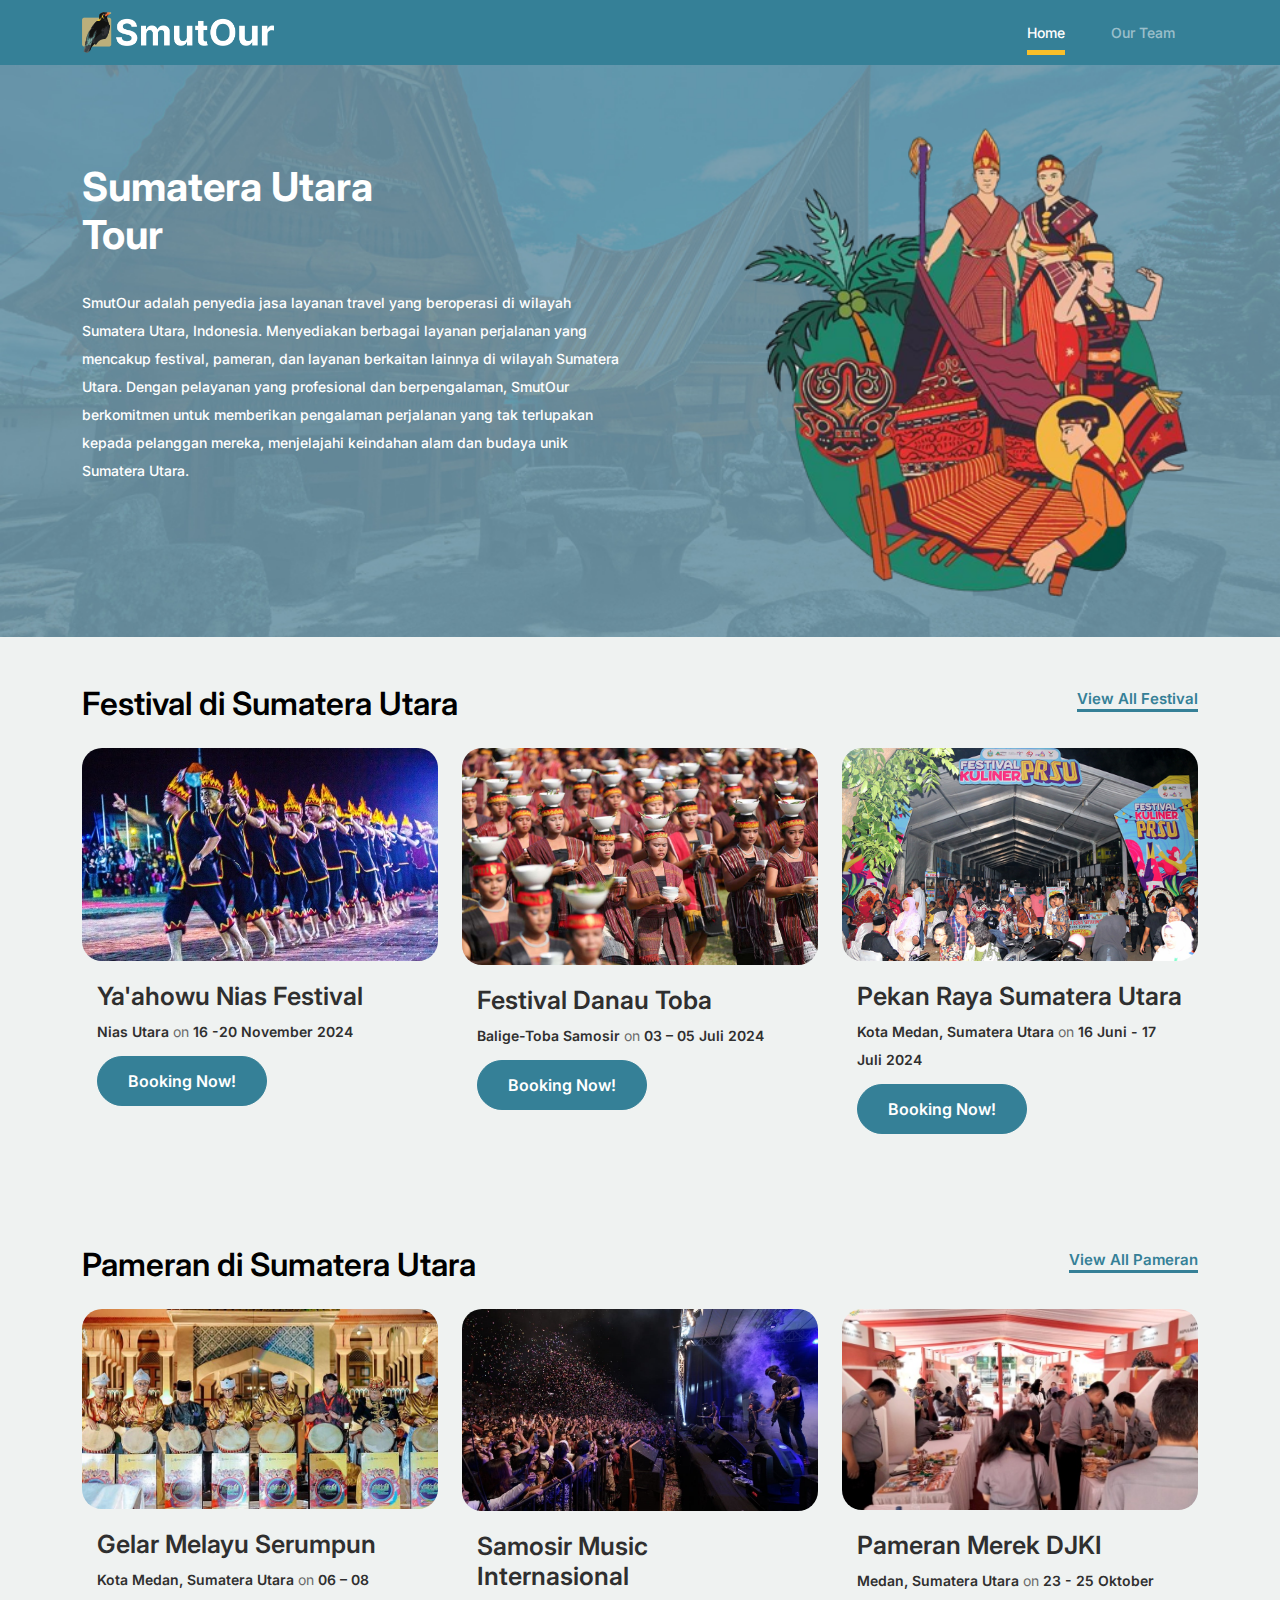
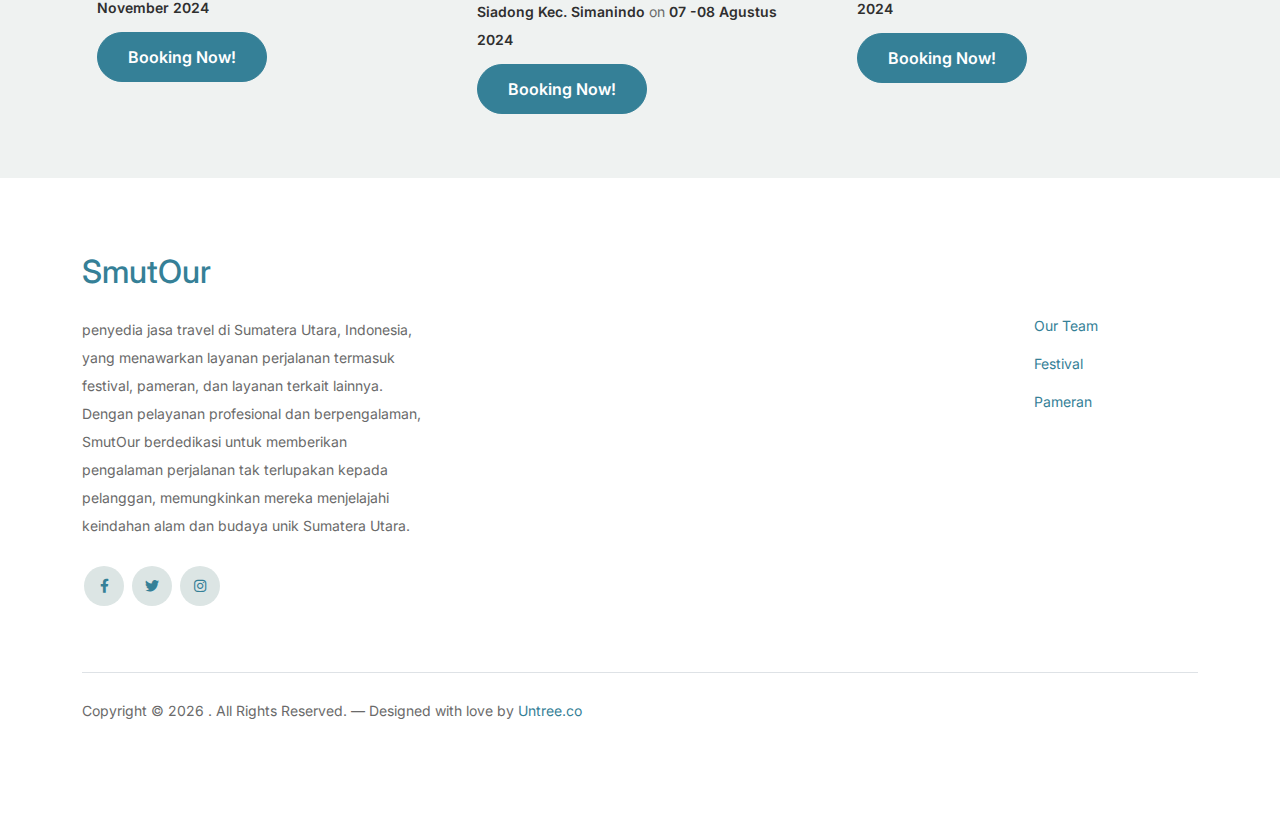
==== index.html @ 3c8ef264 "menambahkan detail index.html" ====
<!DOCTYPE html>
<html lang="en">
  <head>
    <meta charset="utf-8" />
    <meta
      name="viewport"
      content="width=device-width, initial-scale=1, shrink-to-fit=no"
    />
    <meta name="author" content="Untree.co" />
    <link rel="shortcut icon" href="favicon.png" />

    <meta name="description" content="" />
    <meta name="keywords" content="bootstrap, bootstrap4" />

    <!-- Bootstrap CSS -->
    <link href="css/bootstrap.min.css" rel="stylesheet" />
    <link
      href="https://cdnjs.cloudflare.com/ajax/libs/font-awesome/6.0.0-beta3/css/all.min.css"
      rel="stylesheet"
    />
    <link href="css/tiny-slider.css" rel="stylesheet" />
    <link href="css/style.css" rel="stylesheet" />
    <title>SmutOur Sumatra Utara Tour</title>
  </head>

  <body>
    <!-- Start Header/Navigation -->
    <nav
      class="custom-navbar navbar navbar navbar-expand-md navbar-dark bg-dark"
      arial-label="Furni navigation bar"
    >
      <div class="container">
        <a class="navbar-brand" href="index.html">
          <img src="images/logo/colorlogowordmark.png" alt="Furni" style="width: 6em" />
        </a>

        <button
          class="navbar-toggler"
          type="button"
          data-bs-toggle="collapse"
          data-bs-target="#navbarsFurni"
          aria-controls="navbarsFurni"
          aria-expanded="false"
          aria-label="Toggle navigation"
        >
          <span class="navbar-toggler-icon"></span>
        </button>

        <div class="collapse navbar-collapse" id="navbarsFurni">
          <ul class="custom-navbar-nav navbar-nav ms-auto mb-2 mb-md-0">
            <li class="nav-item active">
              <a class="nav-link" href="index.html">Home</a>
            </li>
            <li><a class="nav-link" href="team.html">Our Team</a></li>
          </ul>
        </div>
      </div>
    </nav>
    <!-- End Header/Navigation -->

    <!-- Start Hero Section -->
    <div class="hero">
      <div class="container">
        <div class="row justify-content-between">
          <div class="col-lg-6">
            <div class="intro-excerpt">
              <h1>Sumatera Utara<span class="d-block"> Tour</span></h1>
              <p class="mb-4">
                SmutOur adalah penyedia jasa layanan travel yang beroperasi di
                wilayah Sumatera Utara, Indonesia. Menyediakan berbagai layanan
                perjalanan yang mencakup festival, pameran, dan layanan
                berkaitan lainnya di wilayah Sumatera Utara. Dengan pelayanan
                yang profesional dan berpengalaman, SmutOur berkomitmen untuk
                memberikan pengalaman perjalanan yang tak terlupakan kepada
                pelanggan mereka, menjelajahi keindahan alam dan budaya unik
                Sumatera Utara.
              </p>
              <!-- <p><a href="" class="btn btn-secondary me-2">Shop Now</a><a href="#" class="btn btn-white-outline">Explore</a></p> -->
            </div>
          </div>
          <div class="col-lg-6">
            <div class="hero-img-wrap">
              <img
                src="images/IllustrasiBatak.png"
                class="img-fluid"
                width="650"
                height="550"
              />
            </div>
          </div>
        </div>
      </div>
    </div>
    <!-- End Hero Section -->

    <!-- Start Blog Section Festival -->
    <div class="blog-section">
      <div class="container">
        <div class="row mb-3">
          <div class="col-md-6">
            <h2 class="section-title" style="font-weight: 600; color: #000;">Festival di Sumatera Utara</h2>
          </div>
          <div class="col-md-6 text-start text-md-end">
            <a href="fest.html" class="more" style="color:#358097; font-size: 15px;">View All Festival</a>
          </div>
        </div>

        <div class="row">
          <div class="col-12 col-sm-6 col-md-4 mb-4 mb-md-0">
            <div class="post-entry">
              <a href="#" class="post-thumbnail"
                ><img
                  src="images/niasfestival.jpg"
                  alt="Image"
                  class="img-fluid"
              /></a>
              <div class="post-content-entry">
                <h3><a href="#" style="font-size: 25px;">Ya'ahowu Nias Festival</a></h3>
                <div class="meta">
                  <span><a href="#">Nias Utara</a></span>
                  <span>on <a href="#">16 -20 November 2024</a></span>
                </div>
                <div class="meta">
                  <span><a href="booking.html" class="btn btn-primary me-2" style="margin-top: 10px;">Booking Now!</a></span>
                </div>
              </div>
            </div>
          </div>

          <div class="col-12 col-sm-6 col-md-4 mb-4 mb-md-0">
            <div class="post-entry">
              <a href="#" class="post-thumbnail"
                ><img
                  src="images/festivaldanautoba.png"
                  alt="Image"
                  class="img-fluid"
              /></a>
              <div class="post-content-entry">
                <h3><a href="#" style="font-size: 25px;">Festival Danau Toba</a></h3>
                <div class="meta">
                  <span><a href="#">Balige-Toba Samosir</a></span>
                  <span>on <a href="#">03 – 05 Juli 2024</a></span>
                </div>
                <div class="meta">
                  <span><a href="booking.html" class="btn btn-primary me-2" style="margin-top: 10px;">Booking Now!</a></span>
                </div>
              </div>
            </div>
          </div>

          <div class="col-12 col-sm-6 col-md-4 mb-4 mb-md-0">
            <div class="post-entry">
              <a href="#" class="post-thumbnail"
                ><img
                  src="images/pekanrayasumumt.jpg"
                  alt="Image"
                  class="img-fluid"
              /></a>
              <div class="post-content-entry">
                <h3><a href="#" style="font-size: 25px;">Pekan Raya Sumatera Utara</a></h3>
                <div class="meta">
                  <span><a href="#">Kota Medan, Sumatera Utara</a></span>
                  <span>on <a href="#">16 Juni - 17 Juli 2024</a></span>
                </div>
                <div class="meta">
                  <span><a href="booking.html" class="btn btn-primary me-2" style="margin-top: 10px;">Booking Now!</a></span>
                </div>
              </div>
            </div>
          </div>
        </div>
      </div>
    </div>
    <!-- End Blog Section Festival -->

    <!-- Start Blog Section Pameran -->
    <div class="blog-section">
      <div class="container">
        <div class="row mb-3">
          <div class="col-md-6">
            <h2 class="section-title" style="font-weight: 600; color: #000;">Pameran di Sumatera Utara</h2>
          </div>
          <div class="col-md-6 text-start text-md-end">
            <a href="pameran.html" class="more" style="color:#358097; font-size: 15px;">View All Pameran</a>
          </div>
        </div>

        <div class="row">
          <div class="col-12 col-sm-6 col-md-4 mb-4 mb-md-0">
            <div class="post-entry">
              <a href="#" class="post-thumbnail"
                ><img
                  src="images/melauserumpun.jpeg"
                  alt="Image"
                  class="img-fluid"
              /></a>
              <div class="post-content-entry">
                <h3>
                  <a href="#" style="font-size: 25px;">Gelar Melayu Serumpun</a>
                </h3>
                <div class="meta">
                  <span><a href="#">Kota Medan, Sumatera Utara</a></span>
                  <span>on <a href="#">06 – 08 November 2024</a></span>
                </div>
                <div class="meta">
                  <span><a href="booking.html" class="btn btn-primary me-2" style="margin-top: 10px;">Booking Now!</a></span>
                </div>
              </div>
            </div>
          </div>

          <div class="col-12 col-sm-6 col-md-4 mb-4 mb-md-0">
            <div class="post-entry">
              <a href="#" class="post-thumbnail"
                ><img
                  src="images/samosirmusic.jpg"
                  alt="Image"
                  class="img-fluid"
              /></a>
              <div class="post-content-entry">
                <h3><a href="#" style="font-size: 25px;">Samosir Music Internasional</a></h3>
                <div class="meta">
                  <span><a href="#">Siadong Kec. Simanindo</a></span>
                  <span>on <a href="#">07 -08 Agustus 2024</a></span>
                </div>
                <div class="meta">
                  <span><a href="booking.html" class="btn btn-primary me-2" style="margin-top: 10px;">Booking Now!</a></span>
                </div>
              </div>
            </div>
          </div>

          <div class="col-12 col-sm-6 col-md-4 mb-4 mb-md-0">
            <div class="post-entry">
              <a href="#" class="post-thumbnail"
                ><img
                  src="images/pamerandjki.jpg"
                  alt="Image"
                  class="img-fluid"
              /></a>
              <div class="post-content-entry">
                <h3><a href="#" style="font-size: 25px;">Pameran Merek DJKI</a></h3>
                <div class="meta">
                  <span><a href="#">Medan, Sumatera Utara</a></span>
                  <span>on <a href="#">23 - 25 Oktober 2024</a></span>
                </div>
                <div class="meta">
                  <span><a href="booking.html" class="btn btn-primary me-2" style="margin-top: 10px;">Booking Now!</a></span>
                </div>
              </div>
            </div>
          </div>
        </div>
      </div>
    </div>
    <!-- End Blog Section Pameran -->

    <!-- Start Footer Section -->
    <footer class="footer-section">
      <div class="container relative">
        <!-- <div class="sofa-img">
          <img src="images/sofa.png" alt="Image" class="img-fluid" />
        </div> -->

        <!-- <div class="row">
      <div class="col-lg-8">
        <div class="subscription-form">
          <h3 class="d-flex align-items-center">
            <span class="me-1"
              ><img
                src="images/envelope-outline.svg"
                alt="Image"
                class="img-fluid" /></span
            ><span>Subscribe to Newsletter</span>
          </h3>

          <form action="#" class="row g-3">
            <div class="col-auto">
              <input
                type="text"
                class="form-control"
                placeholder="Enter your name"
              />
            </div>
            <div class="col-auto">
              <input
                type="email"
                class="form-control"
                placeholder="Enter your email"
              />
            </div>
            <div class="col-auto">
              <button class="btn btn-primary">
                <span class="fa fa-paper-plane"></span>
              </button>
            </div>
          </form>
        </div>
      </div>
    </div> -->

        <div class="row g-5 mb-5">
          <div class="col-lg-4">
            <div class="mb-4 footer-logo-wrap">
              <a href="#" class="footer-logo">SmutOur</a>
            </div>
            <p class="mb-4">
              penyedia jasa travel di Sumatera Utara, Indonesia, yang menawarkan
              layanan perjalanan termasuk festival, pameran, dan layanan terkait
              lainnya. Dengan pelayanan profesional dan berpengalaman, SmutOur
              berdedikasi untuk memberikan pengalaman perjalanan tak terlupakan
              kepada pelanggan, memungkinkan mereka menjelajahi keindahan alam
              dan budaya unik Sumatera Utara.
            </p>

            <ul class="list-unstyled custom-social">
              <li>
                <a href="#"><span class="fa fa-brands fa-facebook-f"></span></a>
              </li>
              <li>
                <a href="#"><span class="fa fa-brands fa-twitter"></span></a>
              </li>
              <li>
                <a href="#"><span class="fa fa-brands fa-instagram"></span></a>
              </li>
              <!-- <li>
            <a href="#"><span class="fa fa-brands fa-linkedin"></span></a>
          </li> -->
            </ul>
          </div>

          <div class="col-lg-8">
            <div class="row links-wrap linkOnfooter">
              <!-- <div class="col-6 col-sm-6 col-md-3">
            <ul class="list-unstyled">
              <li><a href="#">About us</a></li>
              <li><a href="#">Services</a></li>
              <li><a href="#">Blog</a></li>
              <li><a href="#">Contact us</a></li>
            </ul>
          </div>

          <div class="col-6 col-sm-6 col-md-3">
            <ul class="list-unstyled">
              <li><a href="#">Support</a></li>
              <li><a href="#">Knowledge base</a></li>
              <li><a href="#">Live chat</a></li>
            </ul>
          </div>

          <div class="col-6 col-sm-6 col-md-3">
            <ul class="list-unstyled">
              <li><a href="#">Jobs</a></li>
              <li><a href="#">Our team</a></li>
              <li><a href="#">Leadership</a></li>
              <li><a href="#">Privacy Policy</a></li>
            </ul>
          </div> -->

              <div class="col-6 col-sm-6 col-md-3">
                <ul class="list-unstyled">
                  <li><a href="team.html">Our Team</a></li>
                  <li><a href="fest.html">Festival</a></li>
                  <li><a href="pameran.html">Pameran</a></li>
                </ul>
              </div>
            </div>
          </div>
        </div>

        <div class="border-top copyright">
          <div class="row pt-4">
            <div class="col-lg-6">
              <p class="mb-2 text-center text-lg-start">
                Copyright &copy;
                <script>
                  document.write(new Date().getFullYear());
                </script>
                . All Rights Reserved. &mdash; Designed with love by
                <a href="https://untree.co">Untree.co</a>
                <!-- License information: https://untree.co/license/ -->
              </p>
            </div>

            <!-- <div class="col-lg-6 text-center text-lg-end">
          <ul class="list-unstyled d-inline-flex ms-auto">
            <li class="me-4"><a href="#">Terms &amp; Conditions</a></li>
            <li><a href="#">Privacy Policy</a></li>
          </ul>
        </div> -->
          </div>
        </div>
      </div>
    </footer>
    <!-- End Footer Section -->

    <script src="js/bootstrap.bundle.min.js"></script>
    <script src="js/tiny-slider.js"></script>
    <script src="js/custom.js"></script>
  </body>
</html>
---- css/tiny-slider.css ----
.tns-outer{padding:0 !important}.tns-outer [hidden]{display:none !important}.tns-outer [aria-controls],.tns-outer [data-action]{cursor:pointer}.tns-slider{-webkit-transition:all 0s;-moz-transition:all 0s;transition:all 0s}.tns-slider>.tns-item{-webkit-box-sizing:border-box;-moz-box-sizing:border-box;box-sizing:border-box}.tns-horizontal.tns-subpixel{white-space:nowrap}.tns-horizontal.tns-subpixel>.tns-item{display:inline-block;vertical-align:top;white-space:normal}.tns-horizontal.tns-no-subpixel:after{content:'';display:table;clear:both}.tns-horizontal.tns-no-subpixel>.tns-item{float:left}.tns-horizontal.tns-carousel.tns-no-subpixel>.tns-item{margin-right:-100%}.tns-no-calc{position:relative;left:0}.tns-gallery{position:relative;left:0;min-height:1px}.tns-gallery>.tns-item{position:absolute;left:-100%;-webkit-transition:transform 0s, opacity 0s;-moz-transition:transform 0s, opacity 0s;transition:transform 0s, opacity 0s}.tns-gallery>.tns-slide-active{position:relative;left:auto !important}.tns-gallery>.tns-moving{-webkit-transition:all 0.25s;-moz-transition:all 0.25s;transition:all 0.25s}.tns-autowidth{display:inline-block}.tns-lazy-img{-webkit-transition:opacity 0.6s;-moz-transition:opacity 0.6s;transition:opacity 0.6s;opacity:0.6}.tns-lazy-img.tns-complete{opacity:1}.tns-ah{-webkit-transition:height 0s;-moz-transition:height 0s;transition:height 0s}.tns-ovh{overflow:hidden}.tns-visually-hidden{position:absolute;left:-10000em}.tns-transparent{opacity:0;visibility:hidden}.tns-fadeIn{opacity:1;filter:alpha(opacity=100);z-index:0}.tns-normal,.tns-fadeOut{opacity:0;filter:alpha(opacity=0);z-index:-1}.tns-vpfix{white-space:nowrap}.tns-vpfix>div,.tns-vpfix>li{display:inline-block}.tns-t-subp2{margin:0 auto;width:310px;position:relative;height:10px;overflow:hidden}.tns-t-ct{width:2333.3333333%;width:-webkit-calc(100% * 70 / 3);width:-moz-calc(100% * 70 / 3);width:calc(100% * 70 / 3);position:absolute;right:0}.tns-t-ct:after{content:'';display:table;clear:both}.tns-t-ct>div{width:1.4285714%;width:-webkit-calc(100% / 70);width:-moz-calc(100% / 70);width:calc(100% / 70);height:10px;float:left}

/*# sourceMappingURL=sourcemaps/tiny-slider.css.map */
---- css/style.css ----
@import url("https://fonts.googleapis.com/css2?family=Inter:wght@400;500;600;700;800&display=swap");
body {
  overflow-x: hidden;
  position: relative;
}

body {
  font-family: "Inter", sans-serif;
  font-weight: 400;
  line-height: 28px;
  color: #6a6a6a;
  font-size: 14px;
  background-color: #eff2f1;
}

a {
  text-decoration: none;
  -webkit-transition: 0.3s all ease;
  -o-transition: 0.3s all ease;
  transition: 0.3s all ease;
  color: #2f2f2f;
  text-decoration: underline;
}
a:hover {
  color: #2f2f2f;
  text-decoration: none;
}
a.more {
  font-weight: 600;
  font-size: 20px;
  text-decoration: underline;
  text-decoration-thickness: 0.2em; /* Mengatur ketebalan garis bawah */
  text-underline-offset: 5px; /* Mengatur panjang garis bawah */
}
.custom-navbar {
  background: #358097 !important;
  padding-top: 0.5em;
  padding-bottom: 0.5em;
}
.custom-navbar .navbar-brand {
  font-size: 32px;
  font-weight: 600;
}
.custom-navbar .navbar-brand > span {
  opacity: 0.4;
}
.custom-navbar .navbar-toggler {
  border-color: transparent;
}
.custom-navbar .navbar-toggler:active,
.custom-navbar .navbar-toggler:focus {
  -webkit-box-shadow: none;
  box-shadow: none;
  outline: none;
}
@media (min-width: 992px) {
  .custom-navbar .custom-navbar-nav li {
    margin-left: 15px;
    margin-right: 15px;
  }
}
.custom-navbar .custom-navbar-nav li a {
  font-weight: 500;
  color: #ffffff !important;
  opacity: 0.5;
  -webkit-transition: 0.3s all ease;
  -o-transition: 0.3s all ease;
  transition: 0.3s all ease;
  position: relative;
}
@media (min-width: 768px) {
  .custom-navbar .custom-navbar-nav li a:before {
    content: "";
    position: absolute;
    bottom: 0;
    left: 8px;
    right: 8px;
    background: #f9bf29;
    height: 5px;
    opacity: 1;
    visibility: visible;
    width: 0;
    -webkit-transition: 0.15s all ease-out;
    -o-transition: 0.15s all ease-out;
    transition: 0.15s all ease-out;
  }
}
.custom-navbar .custom-navbar-nav li a:hover {
  opacity: 1;
}
.custom-navbar .custom-navbar-nav li a:hover:before {
  width: calc(100% - 16px);
}
.custom-navbar .custom-navbar-nav li.active a {
  opacity: 1;
}
.custom-navbar .custom-navbar-nav li.active a:before {
  width: calc(100% - 16px);
}
.custom-navbar .custom-navbar-cta {
  margin-left: 0 !important;
  -webkit-box-orient: horizontal;
  -webkit-box-direction: normal;
  -ms-flex-direction: row;
  flex-direction: row;
}
@media (min-width: 768px) {
  .custom-navbar .custom-navbar-cta {
    margin-left: 40px !important;
  }
}
.custom-navbar .custom-navbar-cta li {
  margin-left: 0px;
  margin-right: 0px;
}
.custom-navbar .custom-navbar-cta li:first-child {
  margin-right: 20px;
}

.hero {
<<<<<<< HEAD
  background: #358097;
=======
  background-color: rgba(228, 13, 13, 0.5); /* Warna latar belakang transparan 50% */
  background-image: url(../images/backroundsumut2.jpg);
  background-size: cover; /* Untuk membuat gambar latar belakang full */
  background-position: center; /* Memposisikan gambar latar belakang di tengah */
>>>>>>> 0aacaee25fe8d240074ac42456cff464b86ca807
  padding: calc(4rem - 30px) 0 0rem 0;
}

@media (min-width: 768px) {
  .hero {
    padding: calc(4rem - 30px) 0 4rem 0;
  }
}
@media (min-width: 992px) {
  .hero {
    padding: calc(8rem - 30px) 0 8rem 0;
  }
}
.hero .intro-excerpt {
  position: relative;
  z-index: 4;
}
@media (min-width: 992px) {
  .hero .intro-excerpt {
    max-width: 550px;
  }
}
.hero h1 {
  font-weight: 700;
  color: #ffffff;
  margin-bottom: 30px;
}
@media (min-width: 1400px) {
  .hero h1 {
    font-size: 54px;
  }
}
.hero p {
  color: #ffffff;
  font-weight: 500;
}
.hero .hero-img-wrap {
  position: relative;
}
.hero .hero-img-wrap img {
  position: relative;
  
  top: 20px;
  right: 0px;
  z-index: 2;
  max-width: 1080px;
  left: -20px;
}
@media (min-width: 768px) {
  .hero .hero-img-wrap img {
    right: 0px;
    left: -100px;
  }
}
@media (min-width: 992px) {
  .hero .hero-img-wrap img {
    left: 0px;
    top: -80px;
    position: absolute;
    right: -50px;
  }
}
@media (min-width: 1200px) {
  .hero .hero-img-wrap img {
    left: 0px;
    top: -80px;
    right: -100px;
  }
}
.hero .hero-img-wrap:after {
  content: "";
  position: absolute;
  width: 255px;
  height: 217px;

  background-size: contain;
  background-repeat: no-repeat;
  right: -100px;
  top: -0px;
}
@media (min-width: 1200px) {
  .hero .hero-img-wrap:after {
    top: -40px;
  }
}

.before-footer-section {
  padding: 3rem 0 4rem 0 !important;
}

.blog-section {
  padding: 3rem 0 4rem 0;
}
.blog-section .post-entry a {
  text-decoration: none;
}
.blog-section .post-entry .post-thumbnail {
  display: block;
  margin-bottom: 20px;
}
.blog-section .post-entry .post-thumbnail img {
  border-radius: 20px;
  -webkit-transition: 0.3s all ease;
  -o-transition: 0.3s all ease;
  transition: 0.3s all ease;
}
.blog-section .post-entry .post-content-entry {
  padding-left: 15px;
  padding-right: 15px;
}
.blog-section .post-entry .post-content-entry h3 {
  font-size: 16px;
  margin-bottom: 0;
  font-weight: 600;
  margin-bottom: 7px;
}
.blog-section .post-entry .post-content-entry .meta {
  font-size: 14px;
}
.blog-section .post-entry .post-content-entry .meta a {
  font-weight: 600;
}
.blog-section .post-entry:hover .post-thumbnail img,
.blog-section .post-entry:focus .post-thumbnail img {
  opacity: 0.7;
}

.btn {
  font-weight: 600;
  padding: 12px 30px;
  border-radius: 30px;
  color: #ffffff;
  background: #2f2f2f;
  border-color: #2f2f2f;
}
.btn:hover {
  color: #ffffff;
  background: #222222;
  border-color: #222222;
}
.btn:active,
.btn:focus {
  outline: none !important;
  -webkit-box-shadow: none;
  box-shadow: none;
}
.btn.btn-primary {
  background: #358097;
  border-color: #358097;
}
.btn.btn-primary:hover {
  background: #314d43;
  border-color: #314d43;
}
.btn.btn-secondary {
  color: #2f2f2f;
  background: #f9bf29;
  border-color: #f9bf29;
}
.btn.btn-secondary:hover {
  background: #f8b810;
  border-color: #f8b810;
}
.btn.btn-outline {
  background: transparent;
  border-width: 2px;
  border-color: #314d43;
}
.btn.btn-outline:hover {
  border-color: #314d43;
  color: #314d43;
}

.product-section {
  padding: 7rem 0;
}
.product-section .product-item {
  text-align: center;
  text-decoration: none;
  display: block;
  position: relative;
  padding-bottom: 50px;
  cursor: pointer;
}
.product-section .product-item .product-thumbnail {
  margin-bottom: 30px;
  position: relative;
  top: 0;
  -webkit-transition: 0.3s all ease;
  -o-transition: 0.3s all ease;
  transition: 0.3s all ease;
}
.product-section .product-item h3 {
  font-weight: 600;
  font-size: 16px;
}
.product-section .product-item strong {
  font-weight: 800 !important;
  font-size: 18px !important;
}
.product-section .product-item h3,
.product-section .product-item strong {
  color: #2f2f2f;
  text-decoration: none;
}
.product-section .product-item .icon-cross {
  position: absolute;
  width: 35px;
  height: 35px;
  display: inline-block;
  background: #2f2f2f;
  bottom: 15px;
  left: 50%;
  -webkit-transform: translateX(-50%);
  -ms-transform: translateX(-50%);
  transform: translateX(-50%);
  margin-bottom: -17.5px;
  border-radius: 50%;
  opacity: 0;
  visibility: hidden;
  -webkit-transition: 0.3s all ease;
  -o-transition: 0.3s all ease;
  transition: 0.3s all ease;
}
.product-section .product-item .icon-cross img {
  position: absolute;
  left: 50%;
  top: 50%;
  -webkit-transform: translate(-50%, -50%);
  -ms-transform: translate(-50%, -50%);
  transform: translate(-50%, -50%);
}
.product-section .product-item:before {
  bottom: 0;
  left: 0;
  right: 0;
  position: absolute;
  content: "";
  background: #dce5e4;
  height: 0%;
  z-index: -1;
  border-radius: 10px;
  -webkit-transition: 0.3s all ease;
  -o-transition: 0.3s all ease;
  transition: 0.3s all ease;
}
.product-section .product-item:hover .product-thumbnail {
  top: -25px;
}
.product-section .product-item:hover .icon-cross {
  bottom: 0;
  opacity: 1;
  visibility: visible;
}
.product-section .product-item:hover:before {
  height: 70%;
}

.before-footer-section {
  padding: 7rem 0 12rem 0 !important;
}

.footer-section {
  padding: 80px 0;
  background: #ffffff;
}
.footer-section .relative {
  position: relative;
}
.footer-section a {
  text-decoration: none;
  color: #358097;
  -webkit-transition: 0.3s all ease;
  -o-transition: 0.3s all ease;
  transition: 0.3s all ease;
}
.footer-section a:hover {
  color: rgba(47, 47, 47, 0.5);
}
.footer-section .subscription-form {
  margin-bottom: 40px;
  position: relative;
  z-index: 2;
  margin-top: 100px;
}
@media (min-width: 992px) {
  .footer-section .subscription-form {
    margin-top: 0px;
    margin-bottom: 80px;
  }
}
.footer-section .subscription-form h3 {
  font-size: 18px;
  font-weight: 500;
  color: #358097;
}
.footer-section .subscription-form .form-control {
  height: 50px;
  border-radius: 10px;
  font-family: "Inter", sans-serif;
}
.footer-section .subscription-form .form-control:active,
.footer-section .subscription-form .form-control:focus {
  outline: none;
  -webkit-box-shadow: none;
  box-shadow: none;
  border-color: #358097;
  -webkit-box-shadow: 0 1px 4px 0 rgba(0, 0, 0, 0.2);
  box-shadow: 0 1px 4px 0 rgba(0, 0, 0, 0.2);
}
.footer-section .subscription-form .form-control::-webkit-input-placeholder {
  font-size: 14px;
}
.footer-section .subscription-form .form-control::-moz-placeholder {
  font-size: 14px;
}
.footer-section .subscription-form .form-control:-ms-input-placeholder {
  font-size: 14px;
}
.footer-section .subscription-form .form-control:-moz-placeholder {
  font-size: 14px;
}
.footer-section .subscription-form .btn {
  border-radius: 10px !important;
}
.footer-section .sofa-img {
  position: absolute;
  top: -200px;
  z-index: 1;
  right: 0;
}
.footer-section .sofa-img img {
  max-width: 380px;
}
.footer-section .links-wrap {
  margin-top: 0px;
}
@media (min-width: 992px) {
  .footer-section .links-wrap {
    margin-top: 54px;
  }
}
.footer-section .links-wrap ul li {
  margin-bottom: 10px;
}
.footer-section .footer-logo-wrap .footer-logo {
  font-size: 32px;
  font-weight: 500;
  text-decoration: none;
  color: #358097;
}
.footer-section .custom-social li {
  margin: 2px;
  display: inline-block;
}
.footer-section .custom-social li a {
  width: 40px;
  height: 40px;
  text-align: center;
  line-height: 40px;
  display: inline-block;
  background: #dce5e4;
  color: #358097;
  border-radius: 50%;
}
.footer-section .custom-social li a:hover {
  background: #358097;
  color: #ffffff;
}
.footer-section .border-top {
  border-color: #dce5e4;
}
.footer-section .border-top.copyright {
  font-size: 14px !important;
}

.untree_co-section {
  padding: 7rem 0;
}

.service {
  line-height: 1.5;
}
.service .service-icon {
  border-radius: 10px;
  -webkit-box-flex: 0;
  -ms-flex: 0 0 50px;
  flex: 0 0 50px;
  height: 50px;
  line-height: 50px;
  text-align: center;
  background: #3b5d50;
  margin-right: 20px;
  color: #ffffff;
}

textarea {
  height: auto !important;
}

.site-blocks-table {
  overflow: auto;
}
.site-blocks-table .product-thumbnail {
  width: 200px;
}
.site-blocks-table .btn {
  padding: 2px 10px;
}
.site-blocks-table thead th {
  padding: 30px;
  text-align: center;
  border-width: 0px !important;
  vertical-align: middle;
  color: rgba(0, 0, 0, 0.8);
  font-size: 18px;
}
.site-blocks-table td {
  padding: 20px;
  text-align: center;
  vertical-align: middle;
  color: rgba(0, 0, 0, 0.8);
}
.site-blocks-table tbody tr:first-child td {
  border-top: 1px solid #3b5d50 !important;
}
.site-blocks-table .btn {
  background: none !important;
  color: #000000;
  border: none;
  height: auto !important;
}

.site-block-order-table th {
  border-top: none !important;
  border-bottom-width: 1px !important;
}

.site-block-order-table td,
.site-block-order-table th {
  color: #000000;
}

.linkOnfooter {
  display: flex;
  justify-content: right;
}
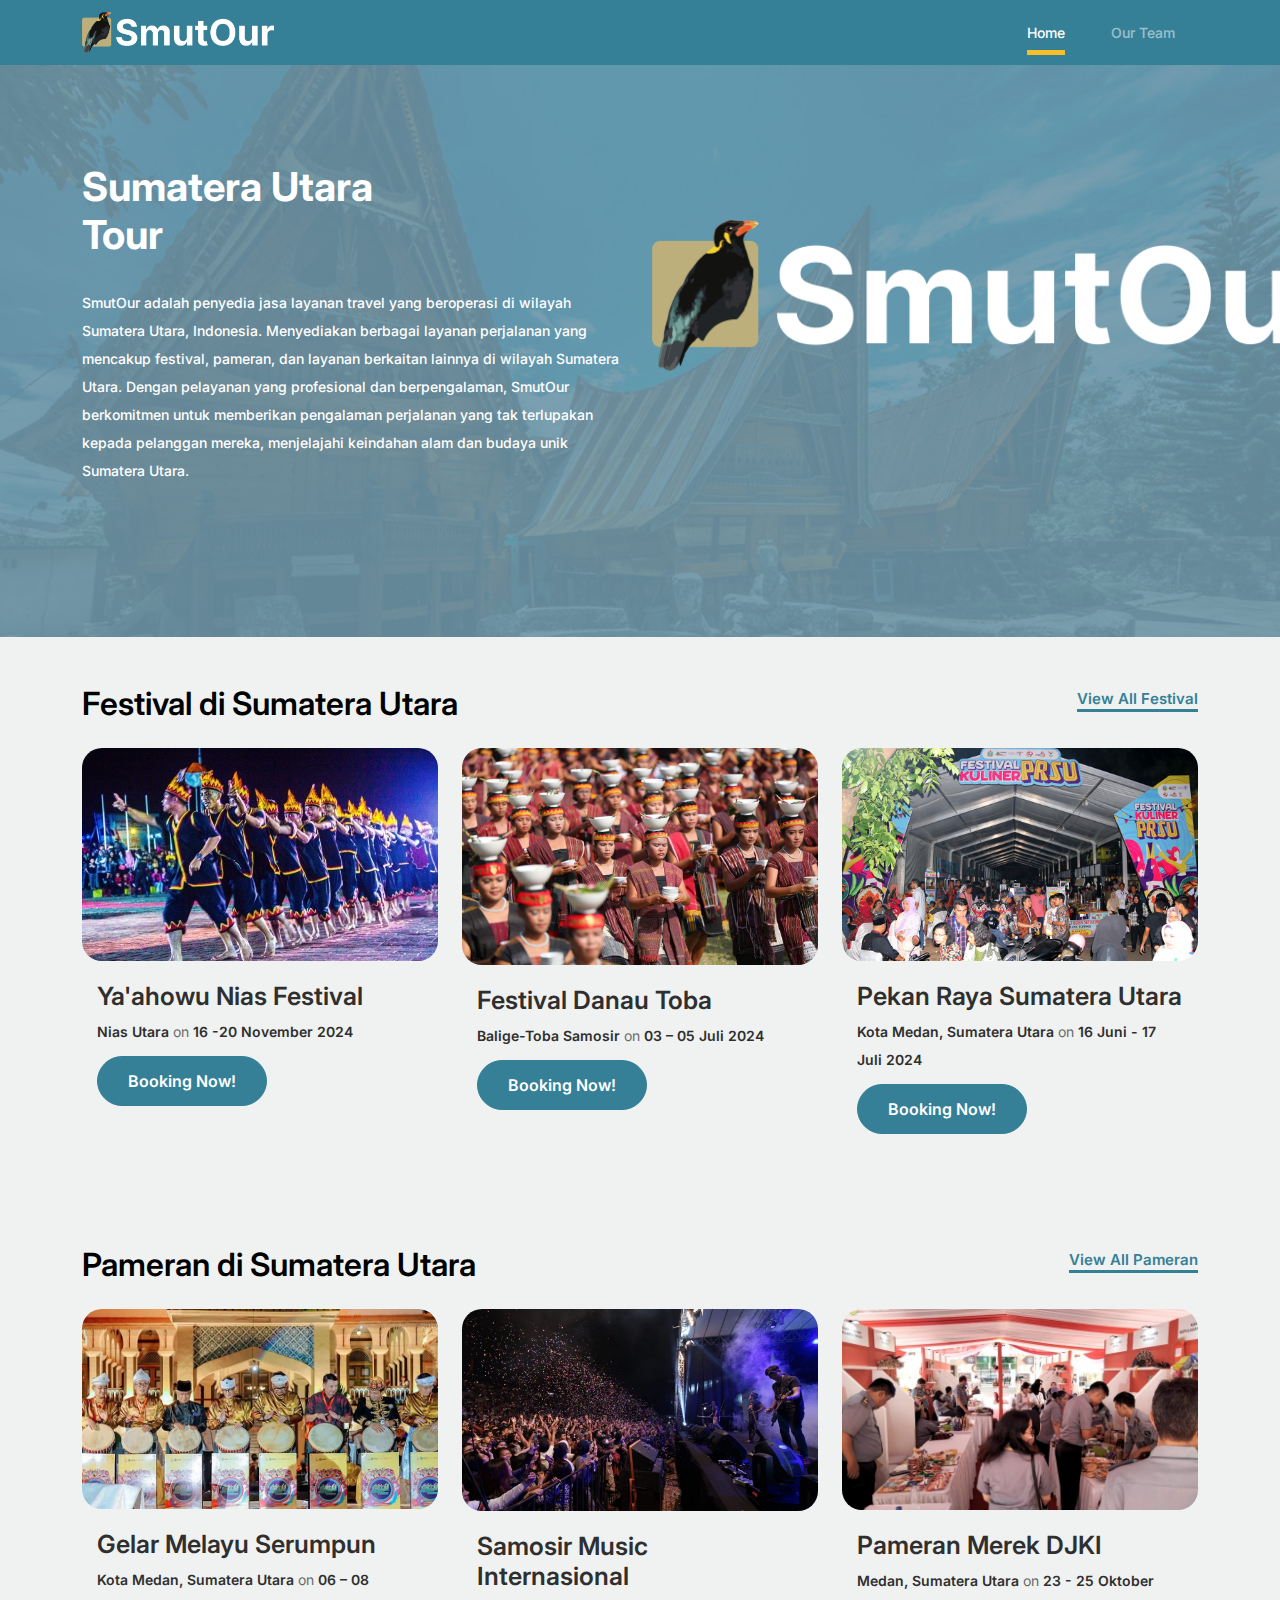
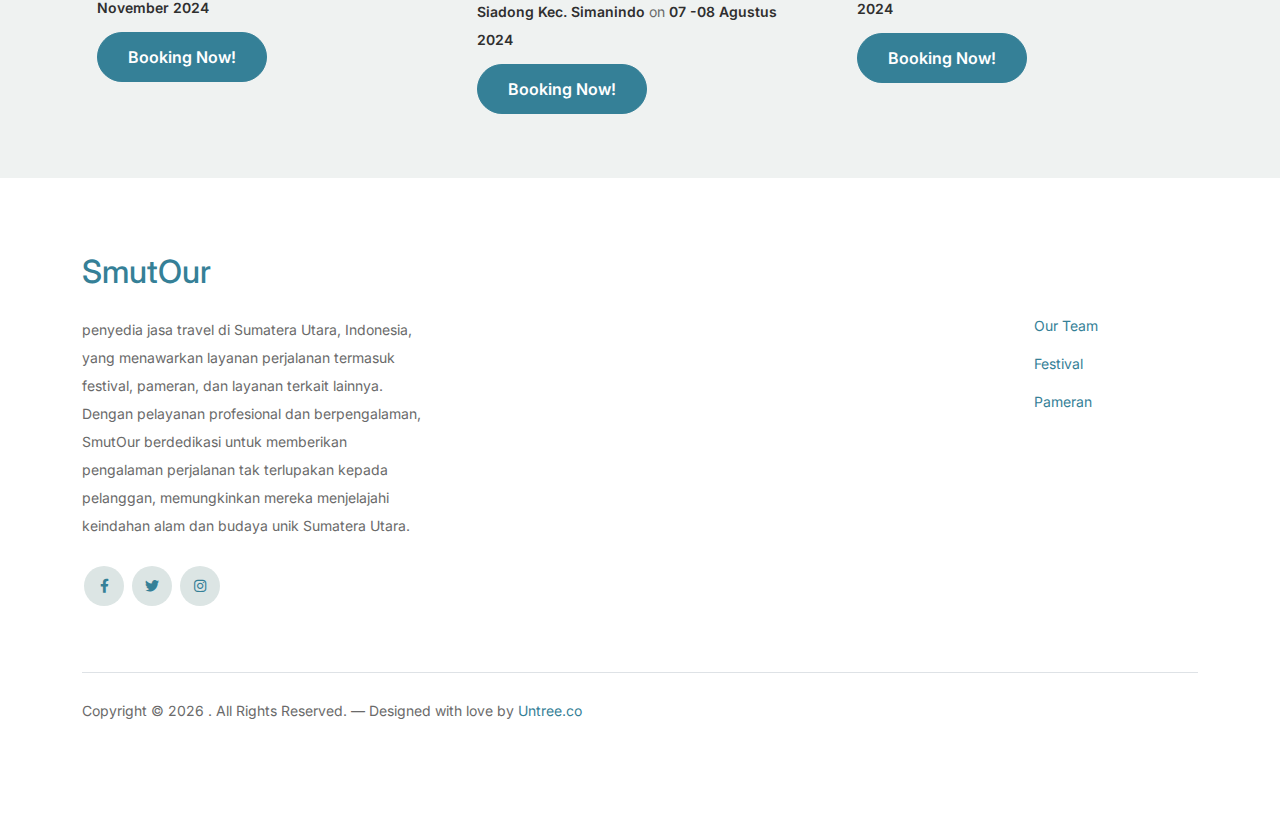
==== commit e26c0b06: "solved index" ====
--- a/index.html
+++ b/index.html
@@ -81,10 +81,10 @@
           <div class="col-lg-6">
             <div class="hero-img-wrap">
               <img
-                src="images/IllustrasiBatak.png"
+                src="./images/logo/colorlogowordmark.png"
                 class="img-fluid"
-                width="650"
-                height="550"
+                width="700"
+                height="600"
               />
             </div>
           </div>
--- a/css/style.css
+++ b/css/style.css
@@ -118,14 +118,8 @@
 }
 
 .hero {
-<<<<<<< HEAD
-  background: #358097;
-=======
-  background-color: rgba(228, 13, 13, 0.5); /* Warna latar belakang transparan 50% */
   background-image: url(../images/backroundsumut2.jpg);
-  background-size: cover; /* Untuk membuat gambar latar belakang full */
-  background-position: center; /* Memposisikan gambar latar belakang di tengah */
->>>>>>> 0aacaee25fe8d240074ac42456cff464b86ca807
+  background-size: cover;
   padding: calc(4rem - 30px) 0 0rem 0;
 }
 
@@ -164,6 +158,7 @@
 }
 .hero .hero-img-wrap {
   position: relative;
+  margin-top: 25%;
 }
 .hero .hero-img-wrap img {
   position: relative;
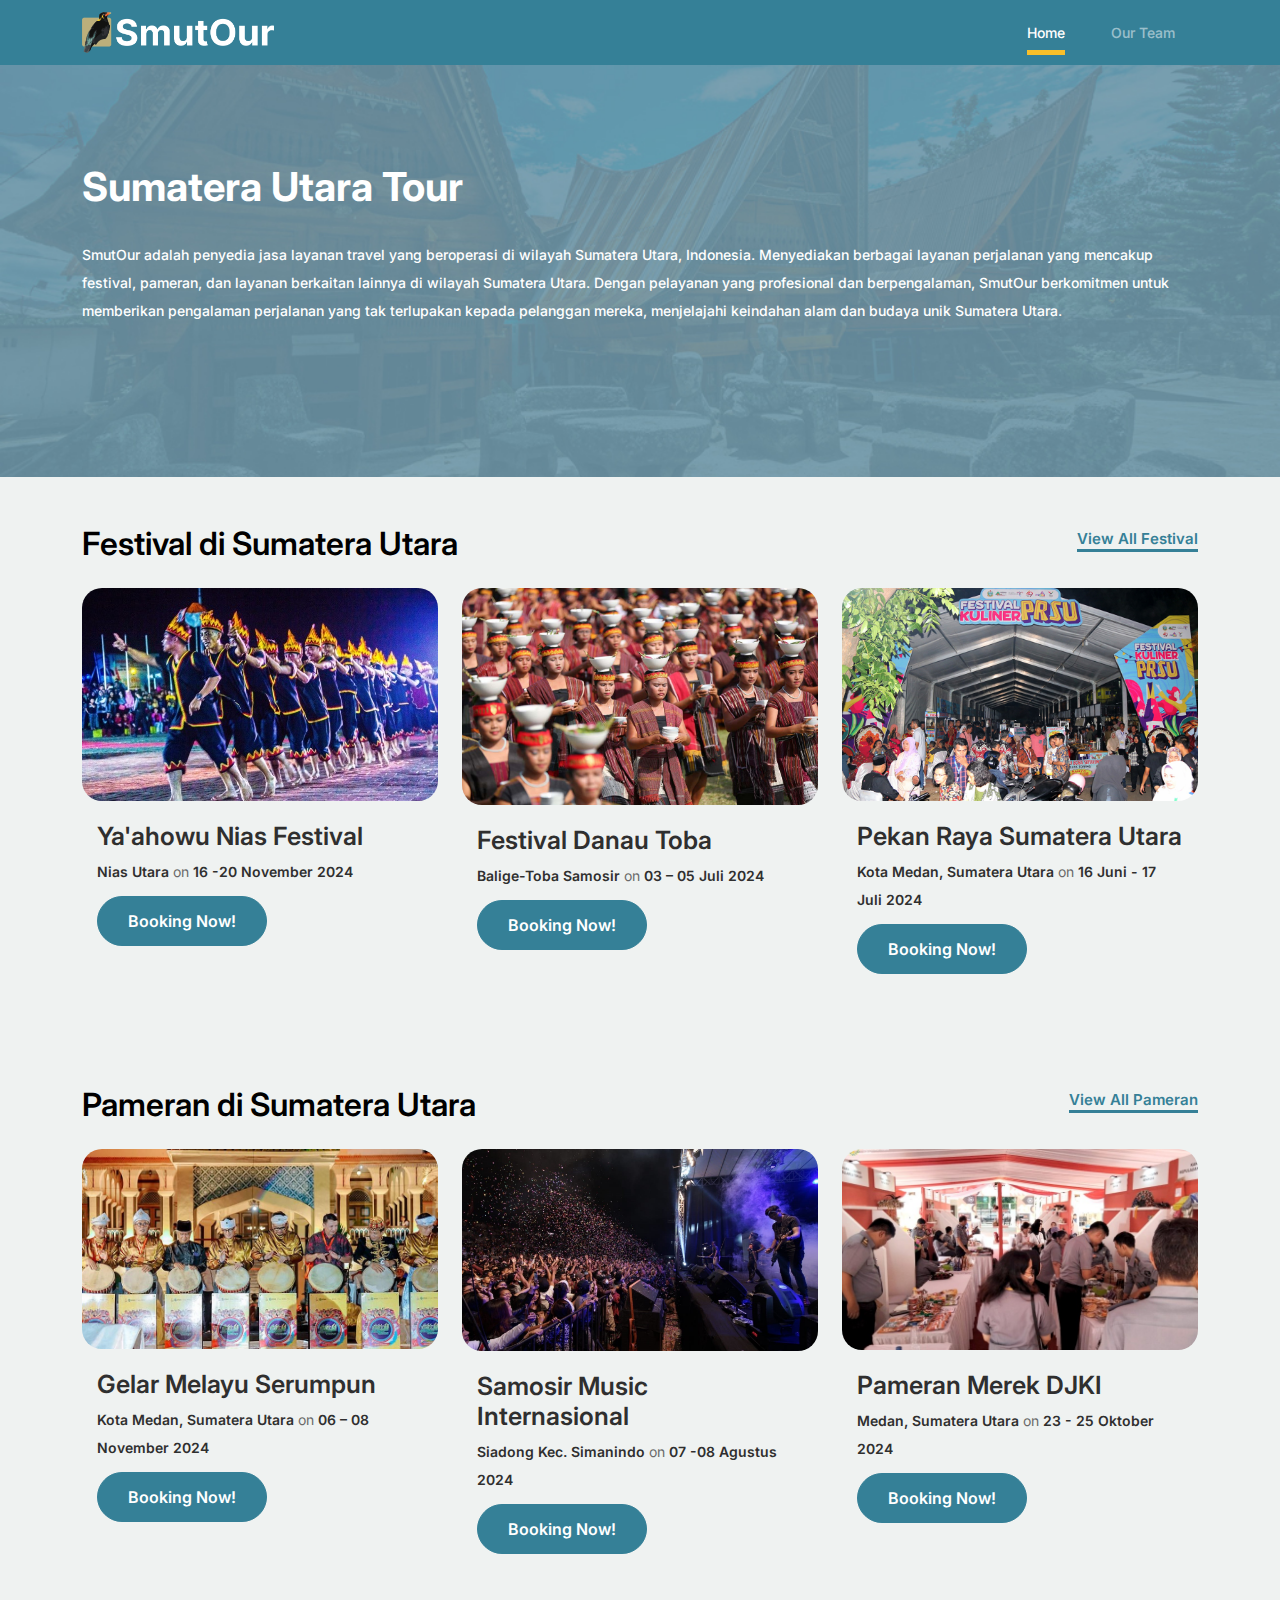
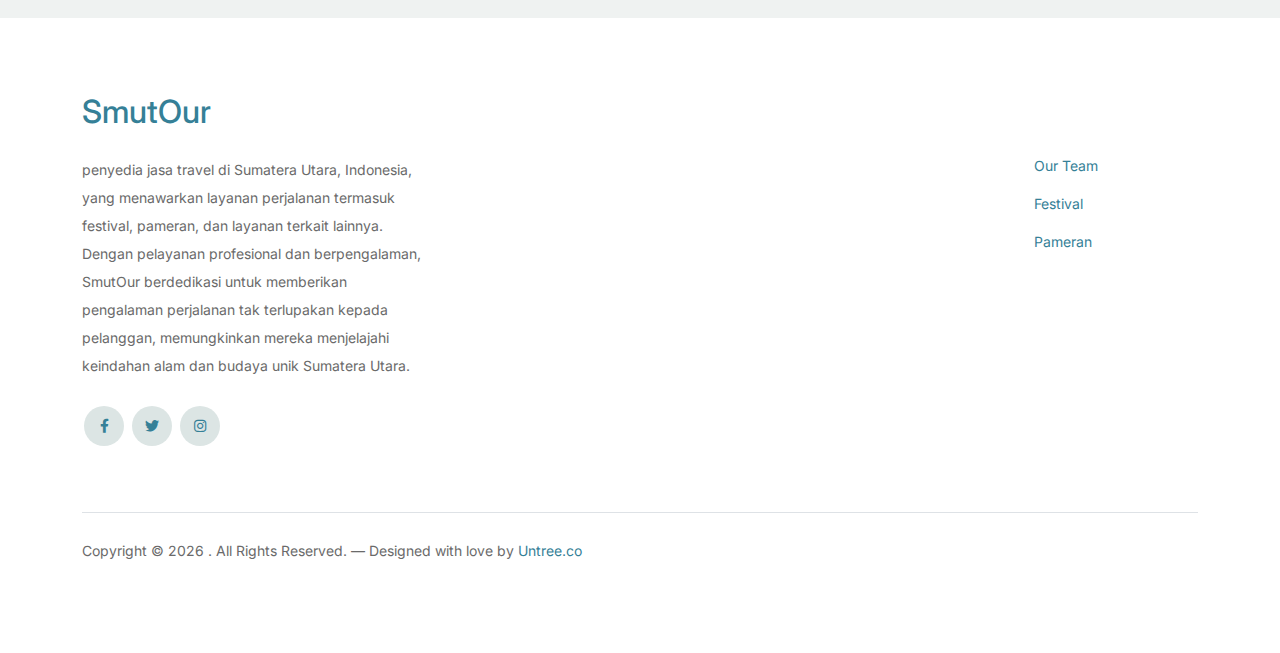
==== commit 0ebe86f8: "detailing-index.html" ====
--- a/index.html
+++ b/index.html
@@ -62,9 +62,9 @@
     <div class="hero">
       <div class="container">
         <div class="row justify-content-between">
-          <div class="col-lg-6">
+          <div class="col-lg-12">
             <div class="intro-excerpt">
-              <h1>Sumatera Utara<span class="d-block"> Tour</span></h1>
+              <h1>Sumatera Utara Tour</h1>
               <p class="mb-4">
                 SmutOur adalah penyedia jasa layanan travel yang beroperasi di
                 wilayah Sumatera Utara, Indonesia. Menyediakan berbagai layanan
@@ -78,7 +78,7 @@
               <!-- <p><a href="" class="btn btn-secondary me-2">Shop Now</a><a href="#" class="btn btn-white-outline">Explore</a></p> -->
             </div>
           </div>
-          <div class="col-lg-6">
+          <!-- <div class="col-lg-6">
             <div class="hero-img-wrap">
               <img
                 src="./images/logo/colorlogowordmark.png"
@@ -87,7 +87,7 @@
                 height="600"
               />
             </div>
-          </div>
+          </div> -->
         </div>
       </div>
     </div>
--- a/css/style.css
+++ b/css/style.css
@@ -120,6 +120,7 @@
 .hero {
   background-image: url(../images/backroundsumut2.jpg);
   background-size: cover;
+  background-position: center; 
   padding: calc(4rem - 30px) 0 0rem 0;
 }
 
@@ -139,7 +140,7 @@
 }
 @media (min-width: 992px) {
   .hero .intro-excerpt {
-    max-width: 550px;
+    max-width: 100%;
   }
 }
 .hero h1 {
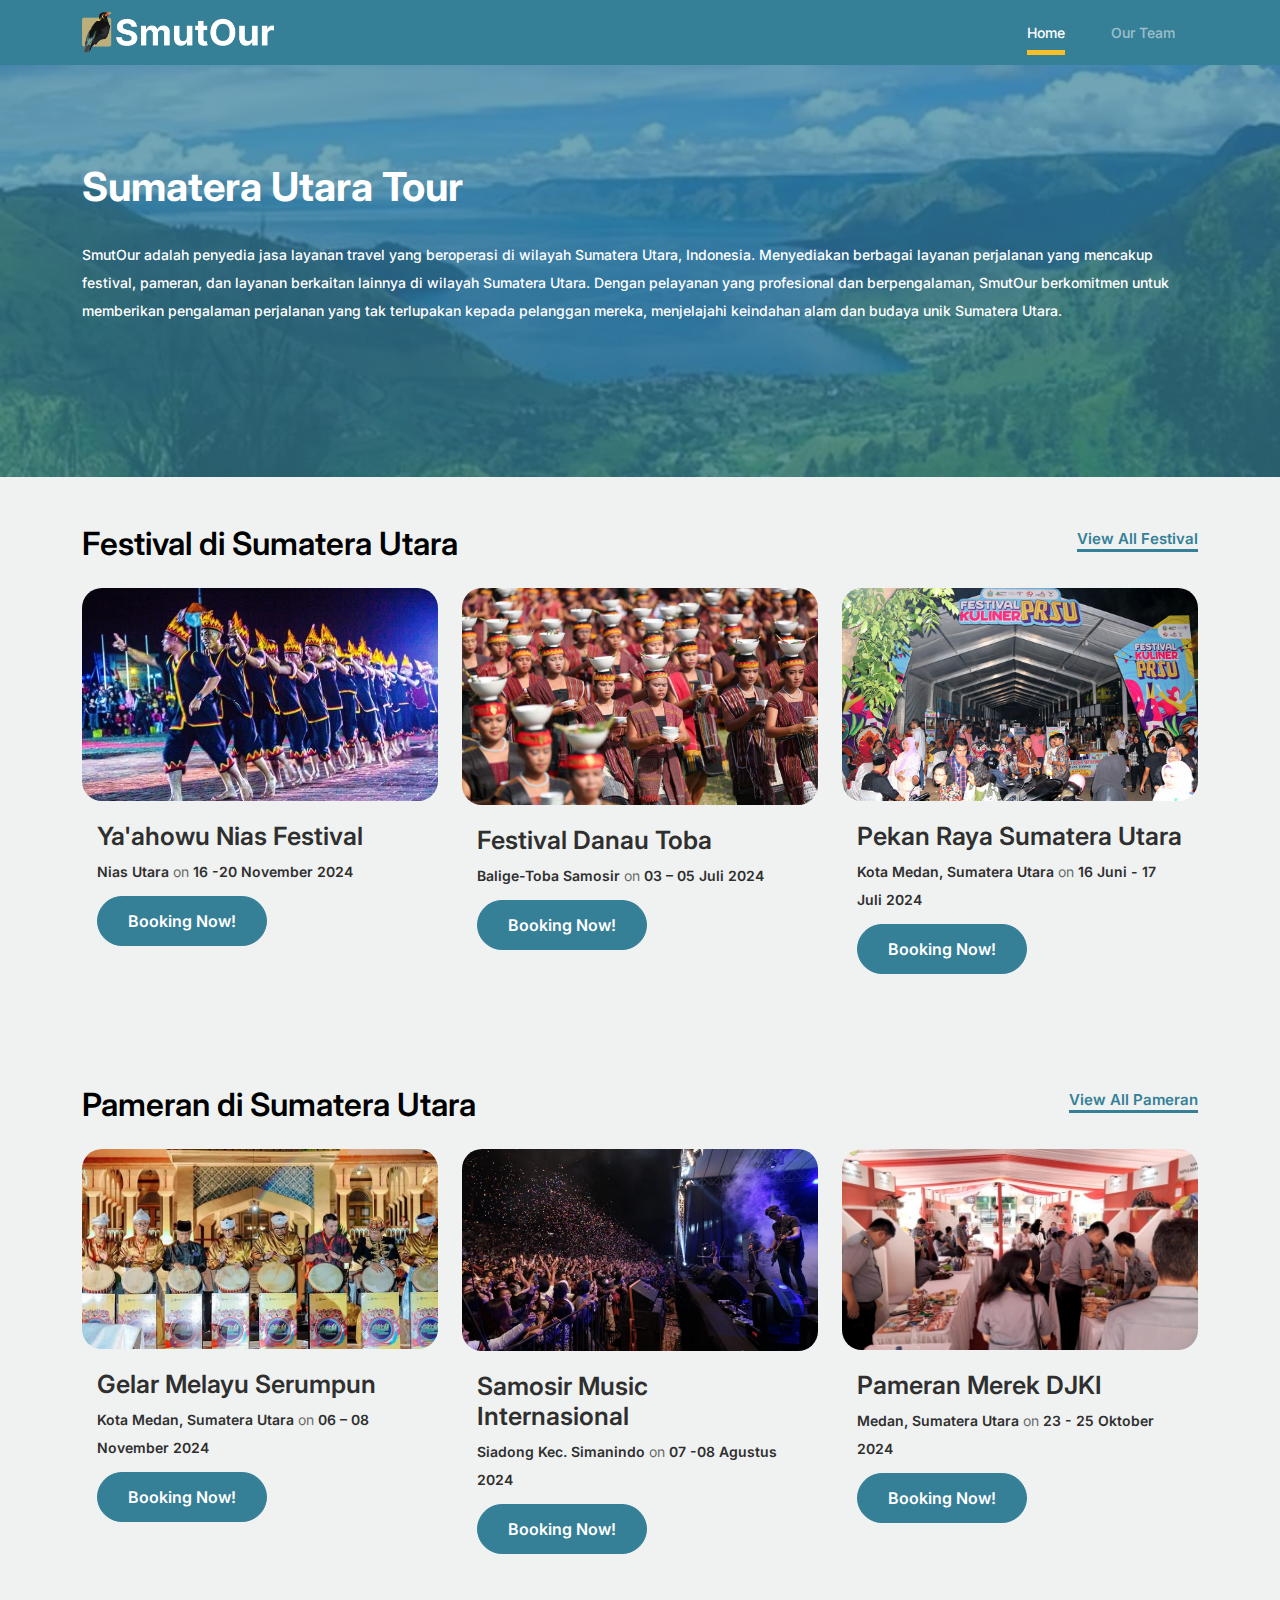
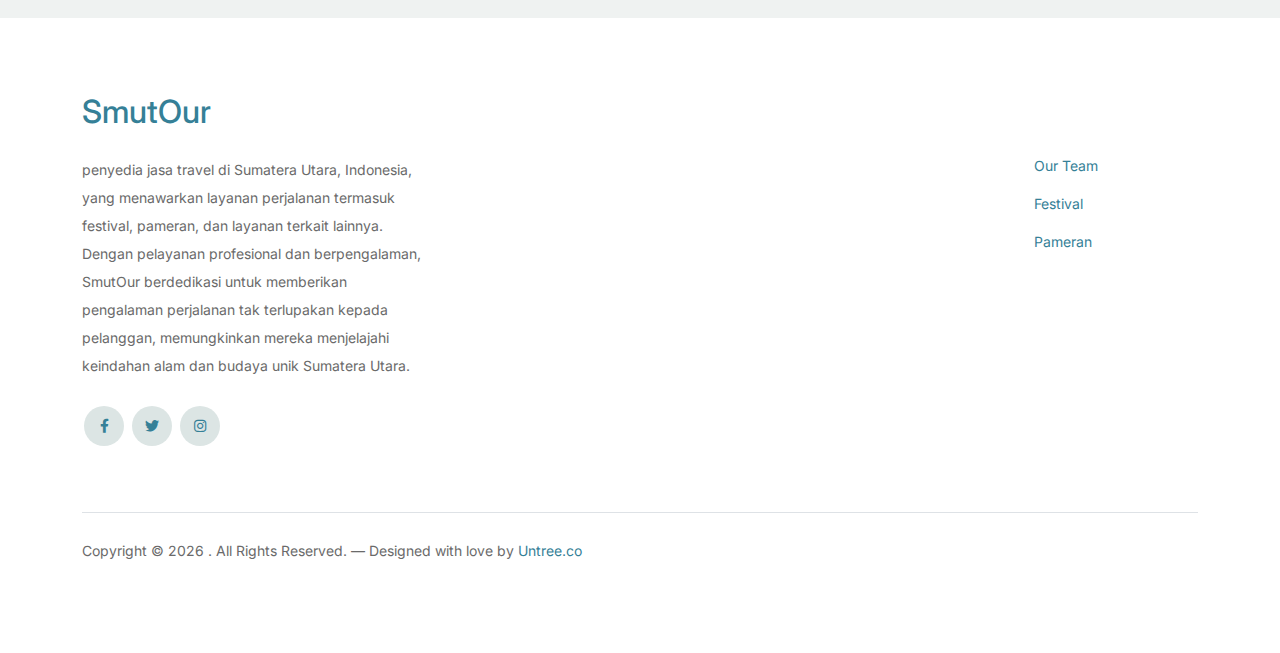
==== commit d4ab5192: "Backstretch Background Landing Page" ====
--- a/index.html
+++ b/index.html
@@ -59,7 +59,7 @@
     <!-- End Header/Navigation -->
 
     <!-- Start Hero Section -->
-    <div class="hero">
+    <div class="hero" id="custom-background">
       <div class="container">
         <div class="row justify-content-between">
           <div class="col-lg-12">
@@ -397,5 +397,8 @@
     <script src="js/bootstrap.bundle.min.js"></script>
     <script src="js/tiny-slider.js"></script>
     <script src="js/custom.js"></script>
+    <script src="js/jquery-1.11.1.min.js"></script>
+    <script src="js/jquery.backstretch.min.js"></script>
+    <script src="js/scripts.js"></script>
   </body>
 </html>
--- a/css/style.css
+++ b/css/style.css
@@ -118,9 +118,9 @@
 }
 
 .hero {
-  background-image: url(../images/backroundsumut2.jpg);
+  /* background-image: url(../images/backroundsumut2.jpg);
   background-size: cover;
-  background-position: center; 
+  background-position: center;  */
   padding: calc(4rem - 30px) 0 0rem 0;
 }
 
@@ -569,3 +569,5 @@
   display: flex;
   justify-content: right;
 }
+
+/* end */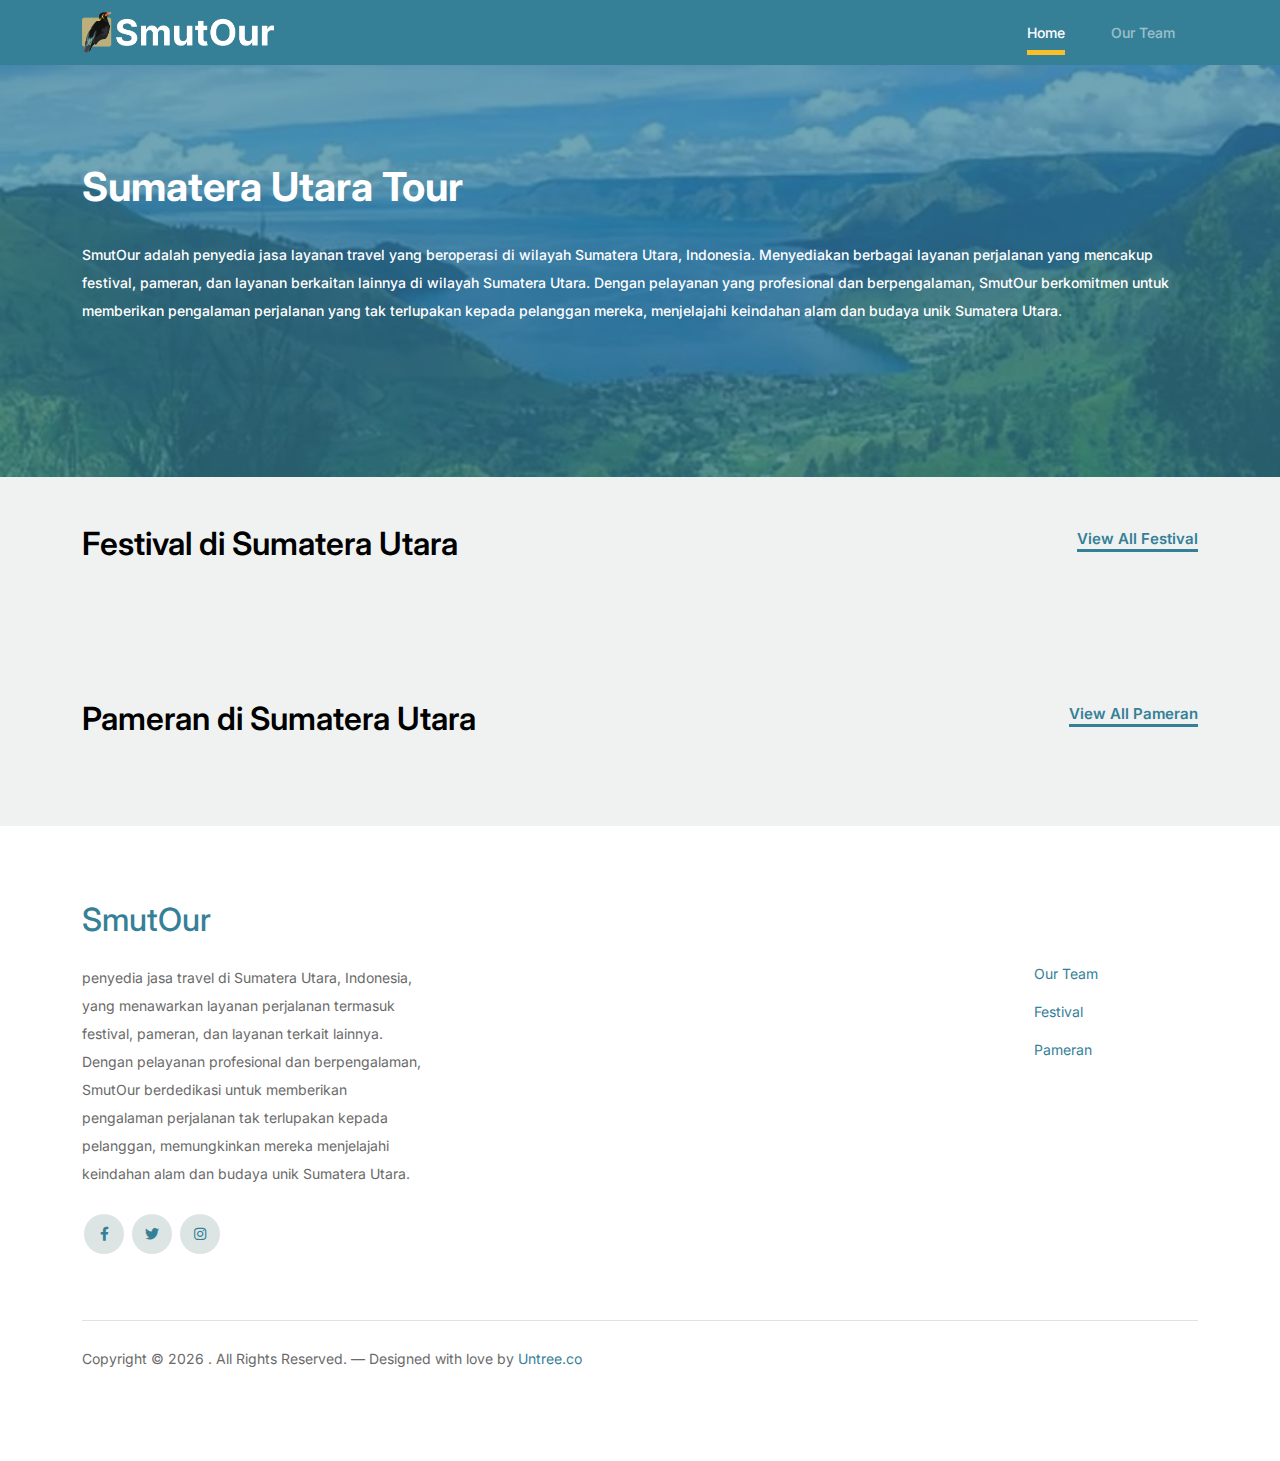
==== commit ded201ca: "dynamic fetch & by Id" ====
--- a/index.html
+++ b/index.html
@@ -31,7 +31,11 @@
     >
       <div class="container">
         <a class="navbar-brand" href="index.html">
-          <img src="images/logo/colorlogowordmark.png" alt="Furni" style="width: 6em" />
+          <img
+            src="images/logo/colorlogowordmark.png"
+            alt="Furni"
+            style="width: 6em"
+          />
         </a>
 
         <button
@@ -98,76 +102,65 @@
       <div class="container">
         <div class="row mb-3">
           <div class="col-md-6">
-            <h2 class="section-title" style="font-weight: 600; color: #000;">Festival di Sumatera Utara</h2>
+            <h2 class="section-title" style="font-weight: 600; color: #000">
+              Festival di Sumatera Utara
+            </h2>
           </div>
           <div class="col-md-6 text-start text-md-end">
-            <a href="fest.html" class="more" style="color:#358097; font-size: 15px;">View All Festival</a>
-          </div>
-        </div>
-
-        <div class="row">
-          <div class="col-12 col-sm-6 col-md-4 mb-4 mb-md-0">
-            <div class="post-entry">
-              <a href="#" class="post-thumbnail"
-                ><img
-                  src="images/niasfestival.jpg"
-                  alt="Image"
-                  class="img-fluid"
-              /></a>
-              <div class="post-content-entry">
-                <h3><a href="#" style="font-size: 25px;">Ya'ahowu Nias Festival</a></h3>
-                <div class="meta">
-                  <span><a href="#">Nias Utara</a></span>
-                  <span>on <a href="#">16 -20 November 2024</a></span>
-                </div>
-                <div class="meta">
-                  <span><a href="booking.html" class="btn btn-primary me-2" style="margin-top: 10px;">Booking Now!</a></span>
-                </div>
-              </div>
-            </div>
-          </div>
-
-          <div class="col-12 col-sm-6 col-md-4 mb-4 mb-md-0">
-            <div class="post-entry">
-              <a href="#" class="post-thumbnail"
-                ><img
-                  src="images/festivaldanautoba.png"
-                  alt="Image"
-                  class="img-fluid"
-              /></a>
-              <div class="post-content-entry">
-                <h3><a href="#" style="font-size: 25px;">Festival Danau Toba</a></h3>
-                <div class="meta">
-                  <span><a href="#">Balige-Toba Samosir</a></span>
-                  <span>on <a href="#">03 – 05 Juli 2024</a></span>
-                </div>
-                <div class="meta">
-                  <span><a href="booking.html" class="btn btn-primary me-2" style="margin-top: 10px;">Booking Now!</a></span>
-                </div>
-              </div>
-            </div>
-          </div>
-
-          <div class="col-12 col-sm-6 col-md-4 mb-4 mb-md-0">
-            <div class="post-entry">
-              <a href="#" class="post-thumbnail"
-                ><img
-                  src="images/pekanrayasumumt.jpg"
-                  alt="Image"
-                  class="img-fluid"
-              /></a>
-              <div class="post-content-entry">
-                <h3><a href="#" style="font-size: 25px;">Pekan Raya Sumatera Utara</a></h3>
-                <div class="meta">
-                  <span><a href="#">Kota Medan, Sumatera Utara</a></span>
-                  <span>on <a href="#">16 Juni - 17 Juli 2024</a></span>
-                </div>
-                <div class="meta">
-                  <span><a href="booking.html" class="btn btn-primary me-2" style="margin-top: 10px;">Booking Now!</a></span>
-                </div>
-              </div>
-            </div>
-          </div>
+            <a
+              href="fest.html"
+              class="more"
+              style="color: #358097; font-size: 15px"
+              >View All Festival</a
+            >
+          </div>
+        </div>
+
+        <div class="row" id="festView">
+          <script>
+            // Select the HTML element where you want to display the data
+            const festContainer = document.getElementById("festView");
+            // Map the data from the response rows
+            fetch("http://localhost:8000/festival")
+              .then((response) => response.json())
+              .then((data) => {
+                // Map the data from the response rows
+                const festElement = data.rows.map((fest) => {
+                  return `
+                    <div class="col-12 col-sm-6 col-md-4 mb-4 mb-md-0">
+                      <div class="post-entry">
+                        <a href="fest_view.html?id=${fest.id}" class="post-thumbnail"
+                          ><img
+                            src="images/${fest.foto}"
+                            alt="Image"
+                            class="img-fluid"
+                        /></a>
+                        <div class="post-content-entry">
+                          <h3>
+                            <a href="#" style="font-size: 25px">${fest.nama}</a>
+                          </h3>
+                          <div class="meta">
+                            <span><a href="#">${fest.lokasi}</a></span>
+                            <span>on <a href="#">${fest.jadwal}</a></span>
+                          </div>
+                          <div class="meta">
+                            <span
+                              ><a
+                                href="booking.html"
+                                class="btn btn-primary me-2"
+                                style="margin-top: 10px"
+                                >Booking Now!</a
+                              ></span
+                            >
+                          </div>
+                        </div>
+                      </div>
+                    </div>
+                    `;
+                });
+                festContainer.innerHTML = festElement.join("");
+              });
+          </script>
         </div>
       </div>
     </div>
@@ -178,78 +171,65 @@
       <div class="container">
         <div class="row mb-3">
           <div class="col-md-6">
-            <h2 class="section-title" style="font-weight: 600; color: #000;">Pameran di Sumatera Utara</h2>
+            <h2 class="section-title" style="font-weight: 600; color: #000">
+              Pameran di Sumatera Utara
+            </h2>
           </div>
           <div class="col-md-6 text-start text-md-end">
-            <a href="pameran.html" class="more" style="color:#358097; font-size: 15px;">View All Pameran</a>
-          </div>
-        </div>
-
-        <div class="row">
-          <div class="col-12 col-sm-6 col-md-4 mb-4 mb-md-0">
-            <div class="post-entry">
-              <a href="#" class="post-thumbnail"
-                ><img
-                  src="images/melauserumpun.jpeg"
-                  alt="Image"
-                  class="img-fluid"
-              /></a>
-              <div class="post-content-entry">
-                <h3>
-                  <a href="#" style="font-size: 25px;">Gelar Melayu Serumpun</a>
-                </h3>
-                <div class="meta">
-                  <span><a href="#">Kota Medan, Sumatera Utara</a></span>
-                  <span>on <a href="#">06 – 08 November 2024</a></span>
-                </div>
-                <div class="meta">
-                  <span><a href="booking.html" class="btn btn-primary me-2" style="margin-top: 10px;">Booking Now!</a></span>
-                </div>
-              </div>
-            </div>
-          </div>
-
-          <div class="col-12 col-sm-6 col-md-4 mb-4 mb-md-0">
-            <div class="post-entry">
-              <a href="#" class="post-thumbnail"
-                ><img
-                  src="images/samosirmusic.jpg"
-                  alt="Image"
-                  class="img-fluid"
-              /></a>
-              <div class="post-content-entry">
-                <h3><a href="#" style="font-size: 25px;">Samosir Music Internasional</a></h3>
-                <div class="meta">
-                  <span><a href="#">Siadong Kec. Simanindo</a></span>
-                  <span>on <a href="#">07 -08 Agustus 2024</a></span>
-                </div>
-                <div class="meta">
-                  <span><a href="booking.html" class="btn btn-primary me-2" style="margin-top: 10px;">Booking Now!</a></span>
-                </div>
-              </div>
-            </div>
-          </div>
-
-          <div class="col-12 col-sm-6 col-md-4 mb-4 mb-md-0">
-            <div class="post-entry">
-              <a href="#" class="post-thumbnail"
-                ><img
-                  src="images/pamerandjki.jpg"
-                  alt="Image"
-                  class="img-fluid"
-              /></a>
-              <div class="post-content-entry">
-                <h3><a href="#" style="font-size: 25px;">Pameran Merek DJKI</a></h3>
-                <div class="meta">
-                  <span><a href="#">Medan, Sumatera Utara</a></span>
-                  <span>on <a href="#">23 - 25 Oktober 2024</a></span>
-                </div>
-                <div class="meta">
-                  <span><a href="booking.html" class="btn btn-primary me-2" style="margin-top: 10px;">Booking Now!</a></span>
-                </div>
-              </div>
-            </div>
-          </div>
+            <a
+              href="pameran.html"
+              class="more"
+              style="color: #358097; font-size: 15px"
+              >View All Pameran</a
+            >
+          </div>
+        </div>
+
+        <div class="row" id="pamView">
+          <script>
+            // Select the HTML element where you want to display the data
+            const pamContainer = document.getElementById("pamView");
+            // Map the data from the response rows
+            fetch("http://localhost:8000/pameran")
+              .then((response) => response.json())
+              .then((data) => {
+                // Map the data from the response rows
+                const pamElement = data.data.map((pam) => {
+                  return `
+                    <div class="col-12 col-sm-6 col-md-4 mb-4 mb-md-0">
+                      <div class="post-entry">
+                        <a href="pameran_view.html?id=${pam.id}" class="post-thumbnail"
+                          ><img
+                            src="images/${pam.foto}"
+                            alt="Image"
+                            class="img-fluid"
+                        /></a>
+                        <div class="post-content-entry">
+                          <h3>
+                            <a href="#" style="font-size: 25px">${pam.nama}</a>
+                          </h3>
+                          <div class="meta">
+                            <span><a href="#">${pam.lokasi}</a></span>
+                            <span>on <a href="#">${pam.jadwal}</a></span>
+                          </div>
+                          <div class="meta">
+                            <span
+                              ><a
+                                href="booking.html"
+                                class="btn btn-primary me-2"
+                                style="margin-top: 10px"
+                                >Booking Now!</a
+                              ></span
+                            >
+                          </div>
+                        </div>
+                      </div>
+                    </div>
+                    `;
+                });
+                pamContainer.innerHTML = pamElement.join("");
+              });
+          </script>
         </div>
       </div>
     </div>
--- a/css/style.css
+++ b/css/style.css
@@ -273,8 +273,8 @@
   border-color: #358097;
 }
 .btn.btn-primary:hover {
-  background: #314d43;
-  border-color: #314d43;
+  background: #024c63;
+  border-color: #024c63;
 }
 .btn.btn-secondary {
   color: #2f2f2f;
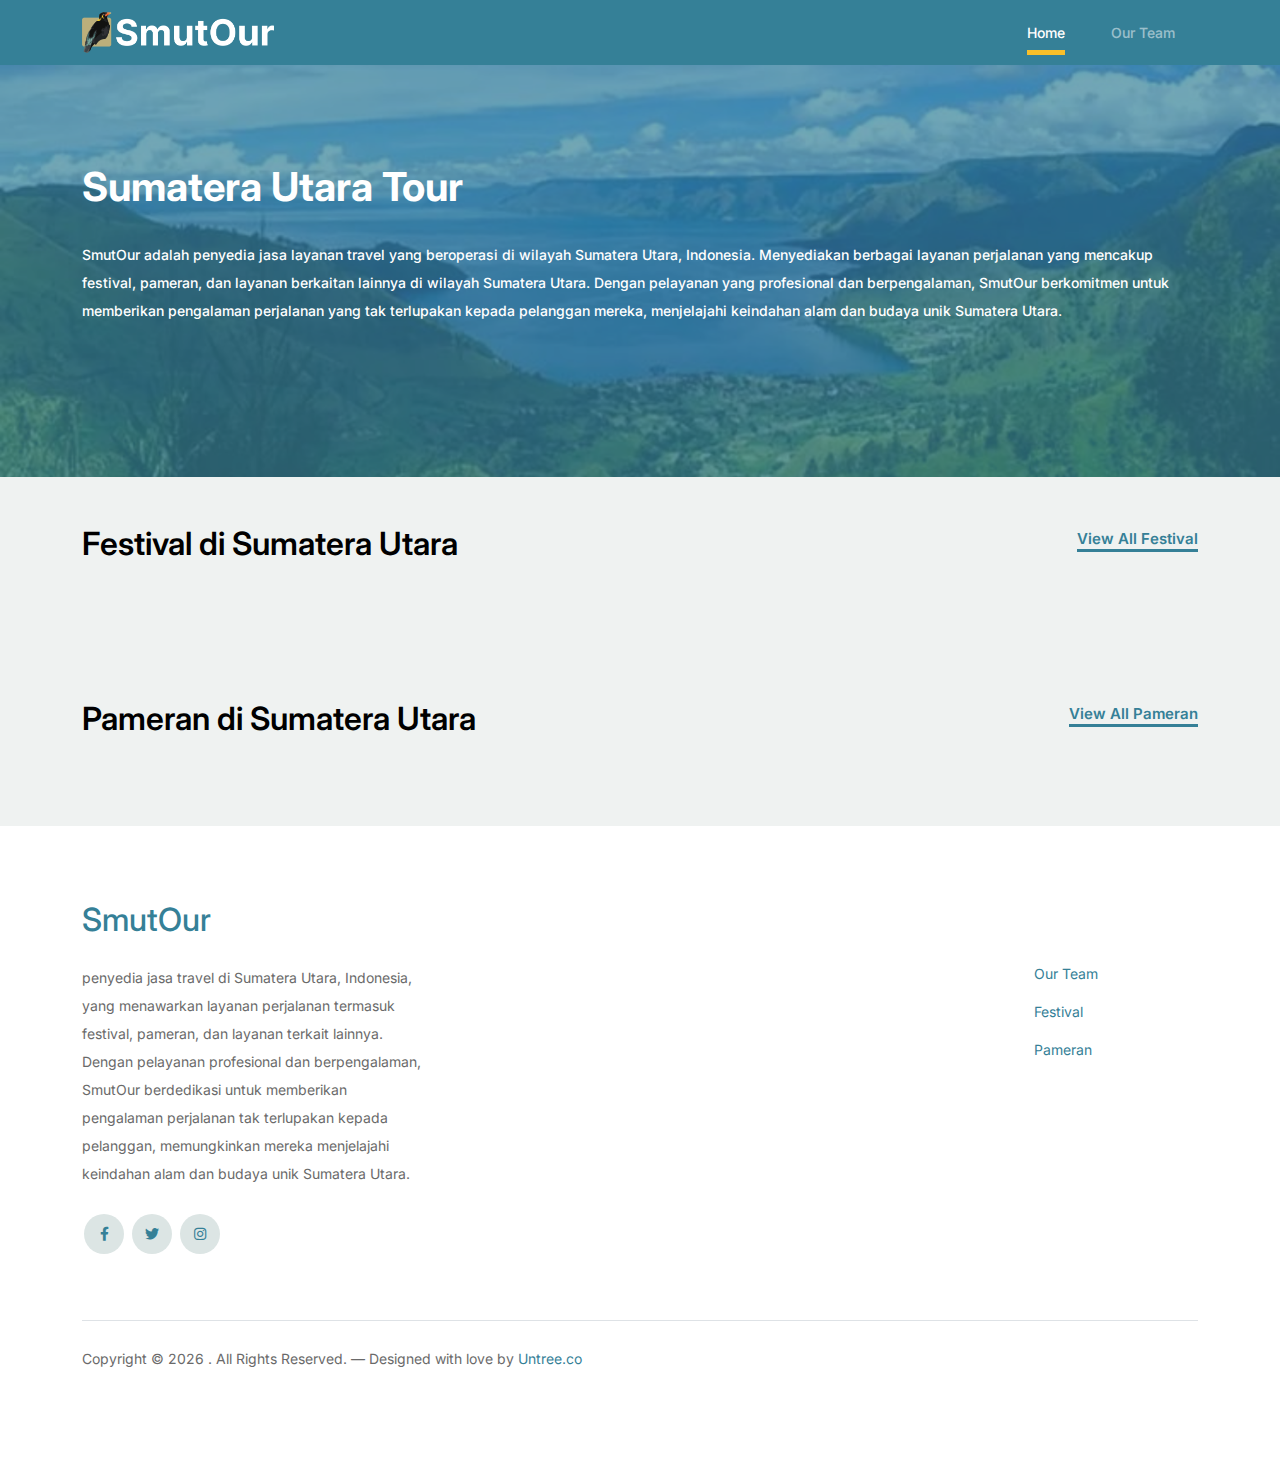
==== commit 06442450: "sizeTitle" ====
--- a/index.html
+++ b/index.html
@@ -127,16 +127,16 @@
                 // Map the data from the response rows
                 const festElement = data.rows.map((fest) => {
                   return `
-                    <div class="col-12 col-sm-6 col-md-4 mb-4 mb-md-0">
+                    <div class="col-12 col-sm-6 col-md-4 mb-4 mb-md-0 ">
                       <div class="post-entry">
                         <a href="fest_view.html?id=${fest.id}" class="post-thumbnail"
                           ><img
                             src="images/${fest.foto}"
                             alt="Image"
-                            class="img-fluid"
+                            class="img-fluid imgview"
                         /></a>
                         <div class="post-content-entry">
-                          <h3>
+                          <h3 class="sizetitle">
                             <a href="#" style="font-size: 25px">${fest.nama}</a>
                           </h3>
                           <div class="meta">
@@ -147,7 +147,7 @@
                             <span
                               ><a
                                 href="booking.html"
-                                class="btn btn-primary me-2"
+                                class="bookbtn btn btn-primary me-2"
                                 style="margin-top: 10px"
                                 >Booking Now!</a
                               ></span
@@ -202,10 +202,10 @@
                           ><img
                             src="images/${pam.foto}"
                             alt="Image"
-                            class="img-fluid"
+                            class="img-fluid imgview"
                         /></a>
                         <div class="post-content-entry">
-                          <h3>
+                          <h3 class="sizetitle">
                             <a href="#" style="font-size: 25px">${pam.nama}</a>
                           </h3>
                           <div class="meta">
--- a/css/style.css
+++ b/css/style.css
@@ -570,4 +570,17 @@
   justify-content: right;
 }
 
+.imgview {
+  height: 250px;
+  width: 420px;
+  object-fit: cover;
+  object-position: center;
+}
+
+.sizetitle{
+  width: 400px;
+  height: 60px;
+
+}
+
 /* end */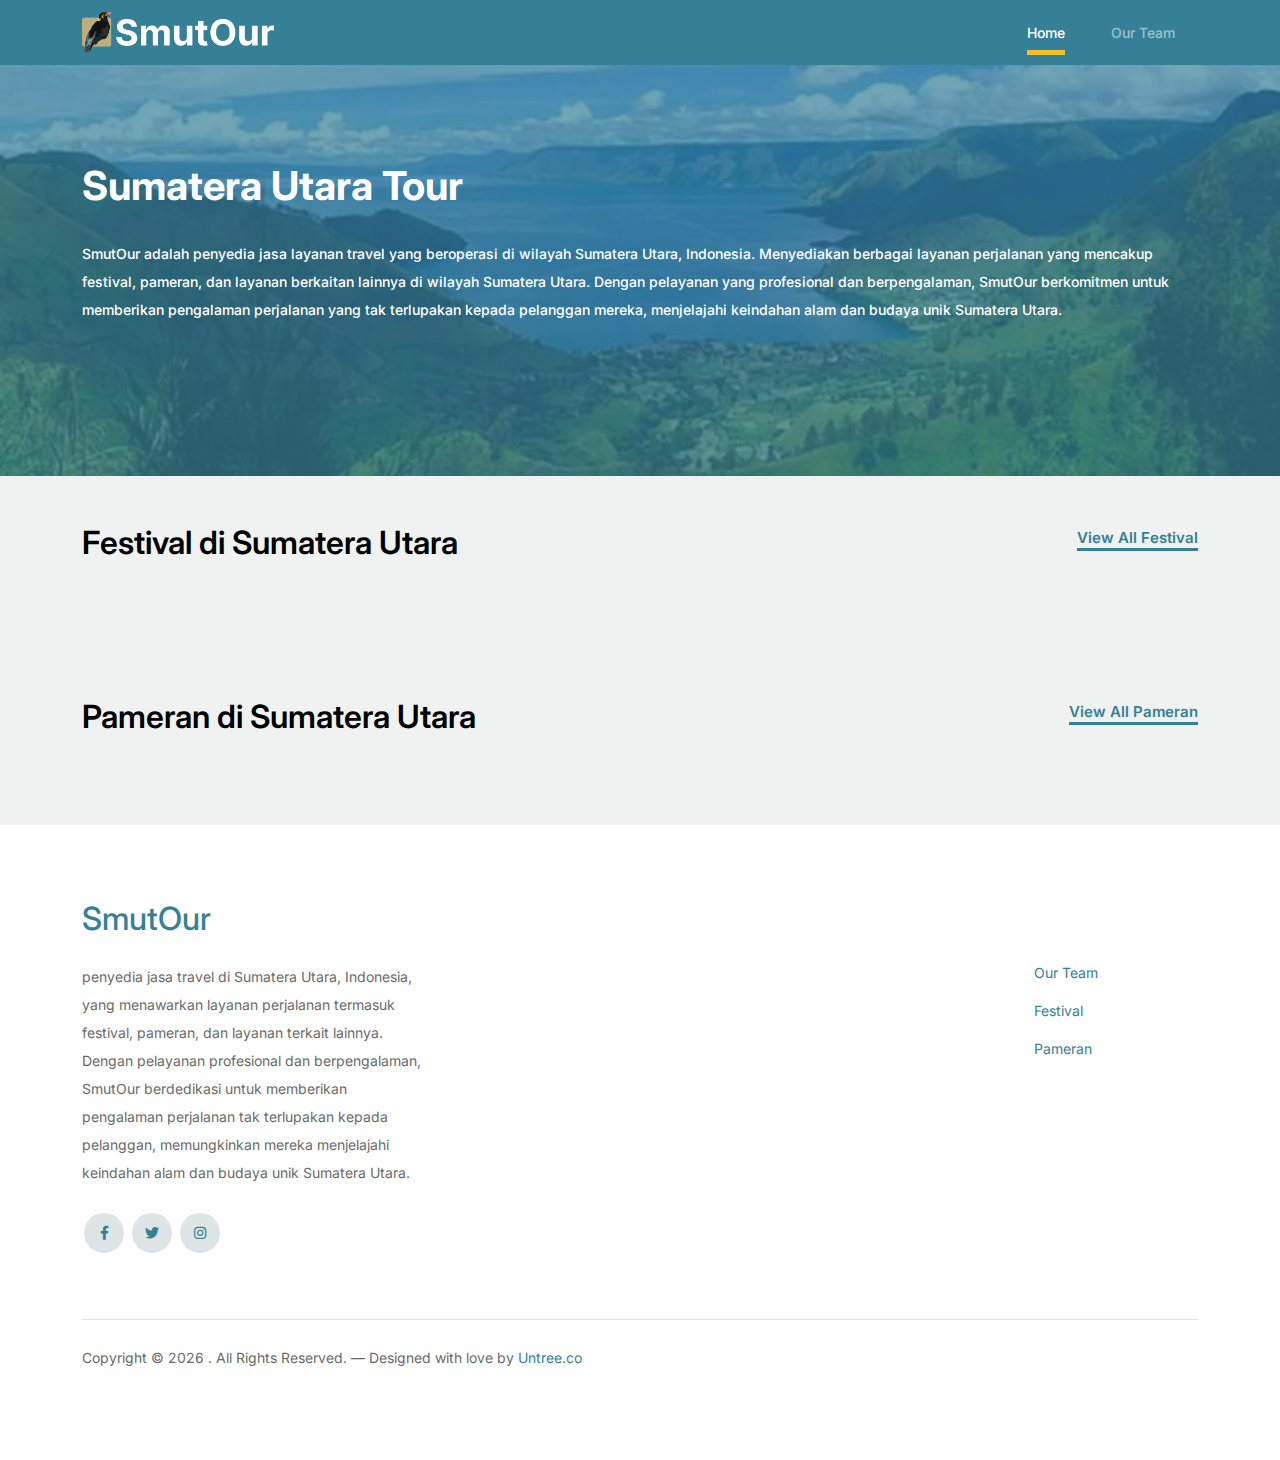
==== commit 0b967bf0: "detailing pameran dan pameran fiew" ====
--- a/index.html
+++ b/index.html
@@ -137,11 +137,11 @@
                         /></a>
                         <div class="post-content-entry">
                           <h3 class="sizetitle">
-                            <a href="#" style="font-size: 25px">${fest.nama}</a>
+                            <a href="fest_view.html?id=${fest.id}" style="font-size: 25px">${fest.nama}</a>
                           </h3>
                           <div class="meta">
-                            <span><a href="#">${fest.lokasi}</a></span>
-                            <span>on <a href="#">${fest.jadwal}</a></span>
+                            <span><a href="fest_view.html?id=${fest.id}">${fest.lokasi}</a></span>
+                            <span>on <a href="fest_view.html?id=${fest.id}">${fest.jadwal}</a></span>
                           </div>
                           <div class="meta">
                             <span
@@ -206,11 +206,11 @@
                         /></a>
                         <div class="post-content-entry">
                           <h3 class="sizetitle">
-                            <a href="#" style="font-size: 25px">${pam.nama}</a>
+                            <a href="pameran_view.html?id=${pam.id}" style="font-size: 25px">${pam.nama}</a>
                           </h3>
                           <div class="meta">
-                            <span><a href="#">${pam.lokasi}</a></span>
-                            <span>on <a href="#">${pam.jadwal}</a></span>
+                            <span><a href="pameran_view.html?id=${pam.id}">${pam.lokasi}</a></span>
+                            <span>on <a href="pameran_view.html?id=${pam.id}">${pam.jadwal}</a></span>
                           </div>
                           <div class="meta">
                             <span
--- a/css/style.css
+++ b/css/style.css
@@ -36,6 +36,12 @@
   background: #358097 !important;
   padding-top: 0.5em;
   padding-bottom: 0.5em;
+  overflow: hidden;
+  transition: 0.4s; /* Adds a transition effect when the padding is decreased */
+  position: fixed; /* Sticky/fixed navbar */
+  width: 100%;
+  top: 0; /* At the top */
+  z-index: 99; 
 }
 .custom-navbar .navbar-brand {
   font-size: 32px;
@@ -118,20 +124,16 @@
 }
 
 .hero {
-  /* background-image: url(../images/backroundsumut2.jpg);
-  background-size: cover;
-  background-position: center;  */
-  padding: calc(4rem - 30px) 0 0rem 0;
-}
-
+  padding: calc(8rem - 30px) 0 0rem 0;
+}
 @media (min-width: 768px) {
   .hero {
-    padding: calc(4rem - 30px) 0 4rem 0;
+    padding: calc(8rem - 30px) 0 4rem 0;
   }
 }
 @media (min-width: 992px) {
   .hero {
-    padding: calc(8rem - 30px) 0 8rem 0;
+    padding: calc(12rem - 30px) 0 8rem 0;
   }
 }
 .hero .intro-excerpt {
@@ -288,11 +290,12 @@
 .btn.btn-outline {
   background: transparent;
   border-width: 2px;
-  border-color: #314d43;
+  border-color: #358097;
+  color: #358097;
 }
 .btn.btn-outline:hover {
-  border-color: #314d43;
-  color: #314d43;
+  border-color: #024c63;
+  color: #024c63;
 }
 
 .product-section {
@@ -579,8 +582,10 @@
 
 .sizetitle{
   width: 400px;
-  height: 60px;
-
+  height: 30px;
+  text-overflow: ellipsis;
+  overflow: hidden;
+  white-space: nowrap;
 }
 
 /* end */